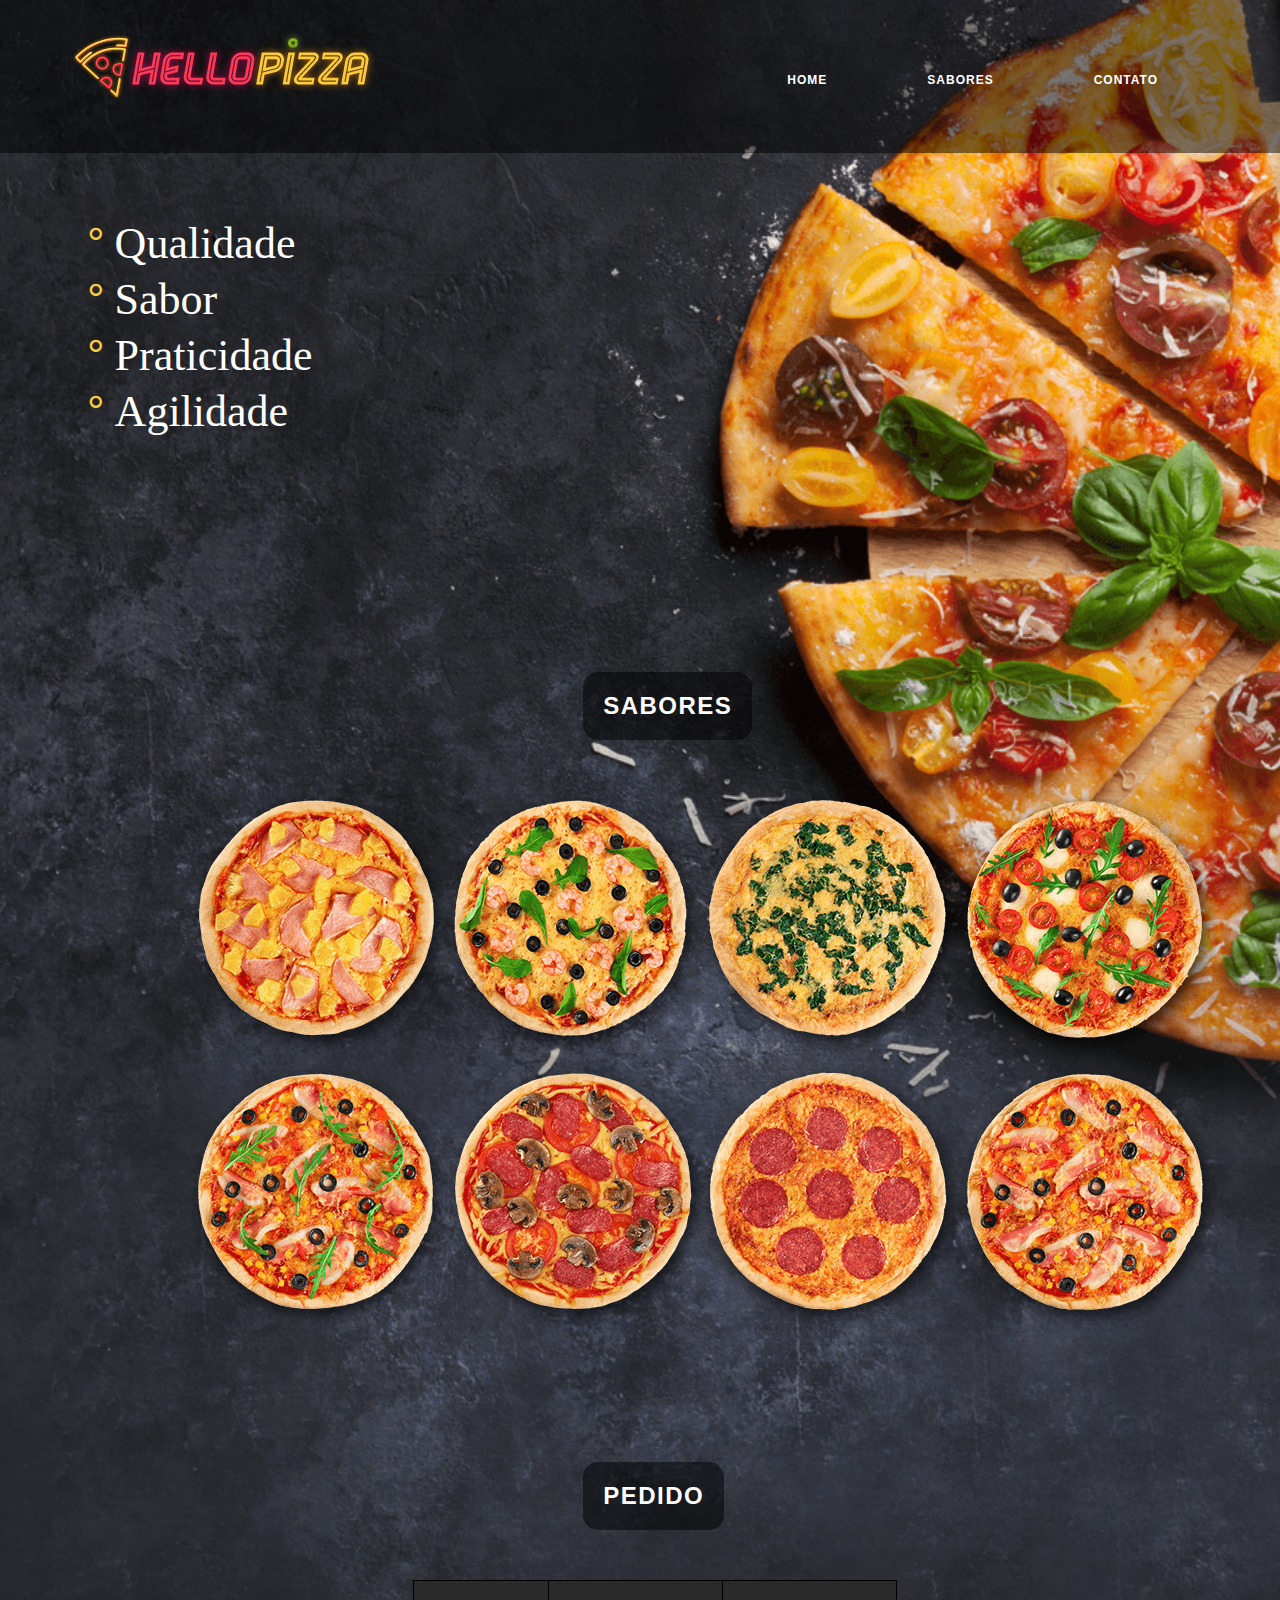
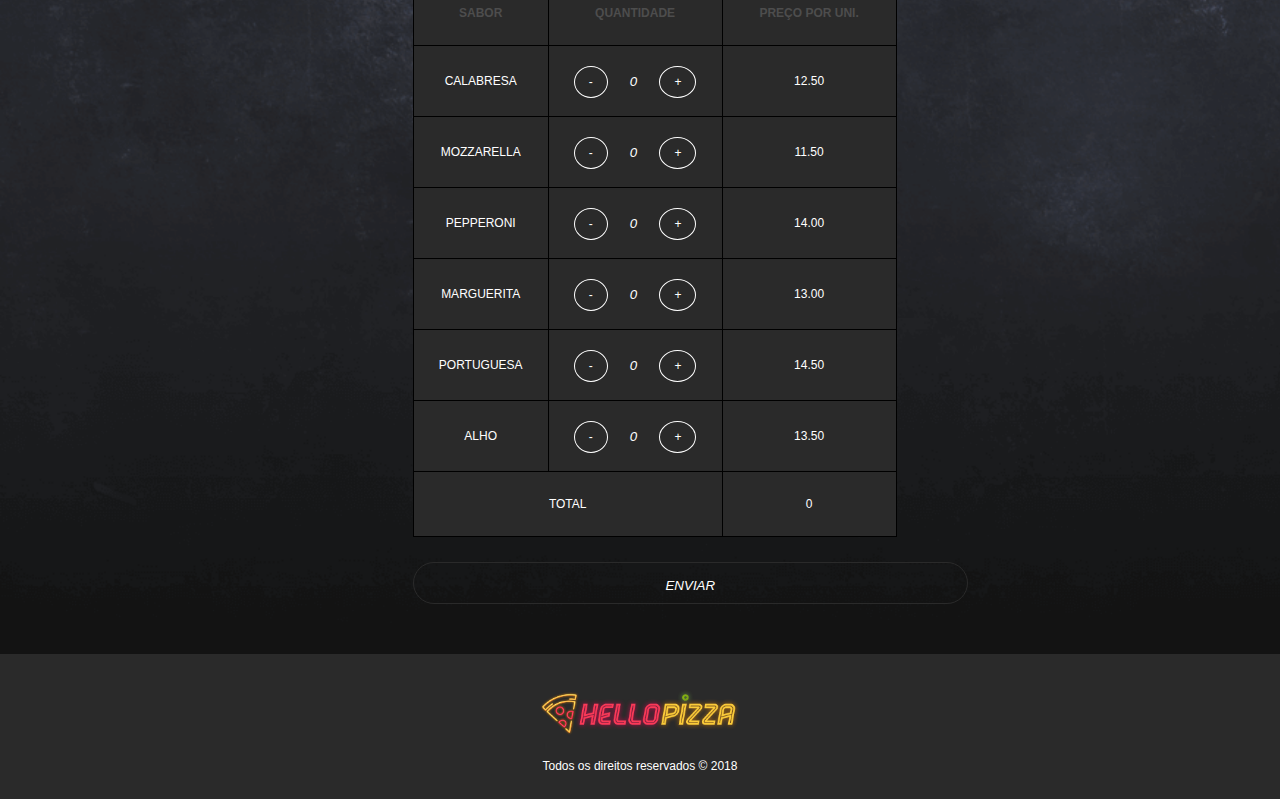
==== order.html @ d3bce4e6 "part second fisrt commit" ====
<!DOCTYPE html>
<html lang="pt-br">
<head>
    <meta charset="UTF-8">
	<meta name="viewport" content="width=device-width, initial-scale=1.0">
	<link rel="stylesheet" href="css/stylesheet_order.css">
    <title>Document</title>
</head>
<body>
	<header>
		<h1>Hello Pizza</h1>
		<nav>
			<ul>
				<li>
					<a href="#">Home</a>
				</li>
				<li>
					<a href="#">Sabores</a>
				</li>
				<li>
					<a href="#">Contato</a>
				</li>
			</ul>
		</nav>
	</header>
	<section>
		<ul id="vantagens">
			<li>Qualidade</li>
			<li>Sabor</li>
			<li>Praticidade</li>
			<li>Agilidade</li>
		</ul>
	</section>
	<section>
		<h2>Sabores</h2>
			<img src="img/sabores-pizzas.png" id="pizza-sabores" />
	</section>
	<section>
		<h2>Pedido</h2>
		<form name="pedido" action="http://arquivo.devmedia.com.br/projeto/requisicao.php" method="POST">
			<table>
				<thead>
					<tr>
						<th>Sabor</th>
						<th>Quantidade</th>
						<th>Preço por uni.</th>
					</tr>
				</thead>
				<tbody>
					<tr class="item">
						<td>Calabresa</td>
						<td>
							<a class="btn-decrementa">-</a>
							<input max="9" class="quantidade" value="0" type="number" name="calabresa">
							<a class="btn-incrementa">+</a>
						</td>
						<td class="preco-item">12.50</td>
					</tr>
					<tr class="item">
						<td>Mozzarella</td>
						<td>
							<a class="btn-decrementa">-</a>
							<input max="9" class="quantidade" value="0" type="number" name="mozzarella">
							<a class="btn-incrementa">+</a>
						</td>
						<td class="preco-item">11.50</td>
					</tr>
					<tr class="item">
						<td>Pepperoni</td>
						<td>
							<a class="btn-decrementa">-</a>
							<input max="9" class="quantidade" value="0" type="number" name="pepperoni">
							<a class="btn-incrementa">+</a>
						</td>
						<td class="preco-item">14.00</td>
					</tr>
					<tr class="item">
						<td>Marguerita</td>
						<td>
							<a class="btn-decrementa">-</a>
							<input max="9" class="quantidade" value="0" type="number" name="marguerita">
							<a class="btn-incrementa">+</a>
						</td>
						<td class="preco-item">13.00</td>
					</tr>
					<tr class="item">
						<td>Portuguesa</td>
						<td>
							<a class="btn-decrementa">-</a>
							<input max="9" class="quantidade" value="0" type="number" name="portuguesa">
							<a class="btn-incrementa">+</a>
						</td>
						<td class="preco-item">14.50</td>
					</tr>
					<tr class="item">
						<td>Alho</td>
						<td>
							<a class="btn-decrementa">-</a>
							<input max="9" class="quantidade" value="0" type="number" name="alho">
							<a class="btn-incrementa">+</a>
						</td>
						<td class="preco-item">13.50</td>
					</tr>
				</tbody>
				<tfoot>
					<tr>
						<td colspan="2">Total</td>
						<td id="total">0</td>
					</tr>
				</tfoot>
			</table>
			<input type="submit" value="enviar" />
		</form>
	</section>
	<footer>
		<a href="#" id="logo-hellopizza">Hello Pizza</a>
		<p>Todos os direitos reservados &copy; 2018</p>
	</footer>
	<script src="app.js"></script>
</body>
</html>
---- css/stylesheet_order.css ----
* {
	margin: 0;
	padding: 0;
}

body {
	background-color: #131313;
	background-image: url("../img/background-pizza.png");
	background-repeat: no-repeat;
	background-size: cover;
}

header {
	background-color: rgba(0, 0, 0, 0.5);
	height: 123px;
	padding: 30px 72px 0 72px;
}

h1, footer a {
	height: 70px;
	width: 304px;
	overflow: hidden;
	text-indent: -9999px;
	background: url("../img/logo-helloPizza.png") 0 0 no-repeat;
	display: block;
}

h2 {
	color:#fff;
	font-family: 'Roboto', sans-serif;
	padding: 20px;
	background-color: rgba(0, 0, 0, 0.5);
	border-radius: 15px;
	display:inline-block;
	text-transform: uppercase;
	letter-spacing: 1.5px;
	float: left;
	margin: 50px 45%;
}

section {
	clear: both;
	padding: 30px 72px 0 72px;
	position: relative;
	margin:0 0 50px 0;
}

img#pizza-sabores {
	display: block;
	clear: both;
	margin: 0 10%;
}

nav {
	float: right;
	margin-top: -30px;
}

nav ul {
	list-style: none;
	display: block;
}

nav ul li {
	float: left;
	margin:0 50px;
}

nav ul li a {
	color:#fff;
	text-decoration: none;
	text-transform: uppercase;
	font-family: 'Roboto', sans-serif;
	font-size: 12px;
	font-weight: bold;
	letter-spacing: 1px
}

ul#vantagens {
    list-style: none;
    float: left;
    margin: 30px 0 150px 0;
}

ul#vantagens li {
    font-family: 'Reenie Beanie', cursive;
    color: #fff;
    font-size: 2.75em;
    margin: 5px;
}

ul#vantagens li::before {
  content: "\00b0 ";
  color: #fbcb39;
  font-family: sans-serif;
  font-size: 1em;
  vertical-align: bottom;
  margin: 25px 10px 0 10px;
}

table {
	width: 100%;
	background-color: #2a2a2a;
	clear: both;
	border-collapse: collapse;
	text-transform: uppercase;
	margin-top:100px;
}

th, td, p, label {
	font-size: 12px;
	color:#fff;
	font-family: 'Roboto', sans-serif;
}

th {
	color: #4d4d4d;
	font-weight: bold;
}

th, td {
	border:1px #000 solid;
	padding: 25px;
	text-align: center;
	width: 20%;
}

form {
	clear: both;
	margin:0 30%;
}

form label {
	margin:15px 0;
	display: block;
	text-transform: uppercase;
}

form input, form textarea {
	border:1px solid #2a2a2a;
	height: 10px;
	width: 500px;
	border-radius: 30px;
	background-color: transparent;
	display: block;
	padding: 25px 25px;
	font-family: 'Roboto', sans-serif;
	text-transform: uppercase;
	color: #fff;
	font-style: italic;
}

form textarea {
	height: 200px;
	font-size: 0.75em;
}

input[type="submit"] {
    width: 555px;
    margin: 25px 0;
    padding-top: 15px;
}

input:focus,
select:focus,
textarea:focus,
button:focus {
    outline: none;
}

footer {
    height: 100px;
    background-color: #2a2a2a;
    position: relative;
    padding: 35px 0 10px 0;
}

footer a {
    width: 200px;
    background-size: 200px 46px;
    background-repeat: no-repeat;
    display: block;
    margin: 0px auto;
}

footer p {
	text-align: center;
}

.texto-positivo {
	color: #87b50f;
}

.texto-negativo {
	color: #fb3958;
}

form a {
	cursor: pointer;
	border: 1.3px solid #fff;
	padding: 8px 14px;
	border-radius: 50%;
}

form a:hover {
	background-color: #6d6d6d6d;
}

form a:active {
	background-color: #777;
}

input.quantidade {
	text-align: center;
	border: none;
	display: inline;
	width: 30px;
	padding: 5px 0px;
	margin-left: 15px;
}

form td:nth-child(2){
	min-width: 123px;
}
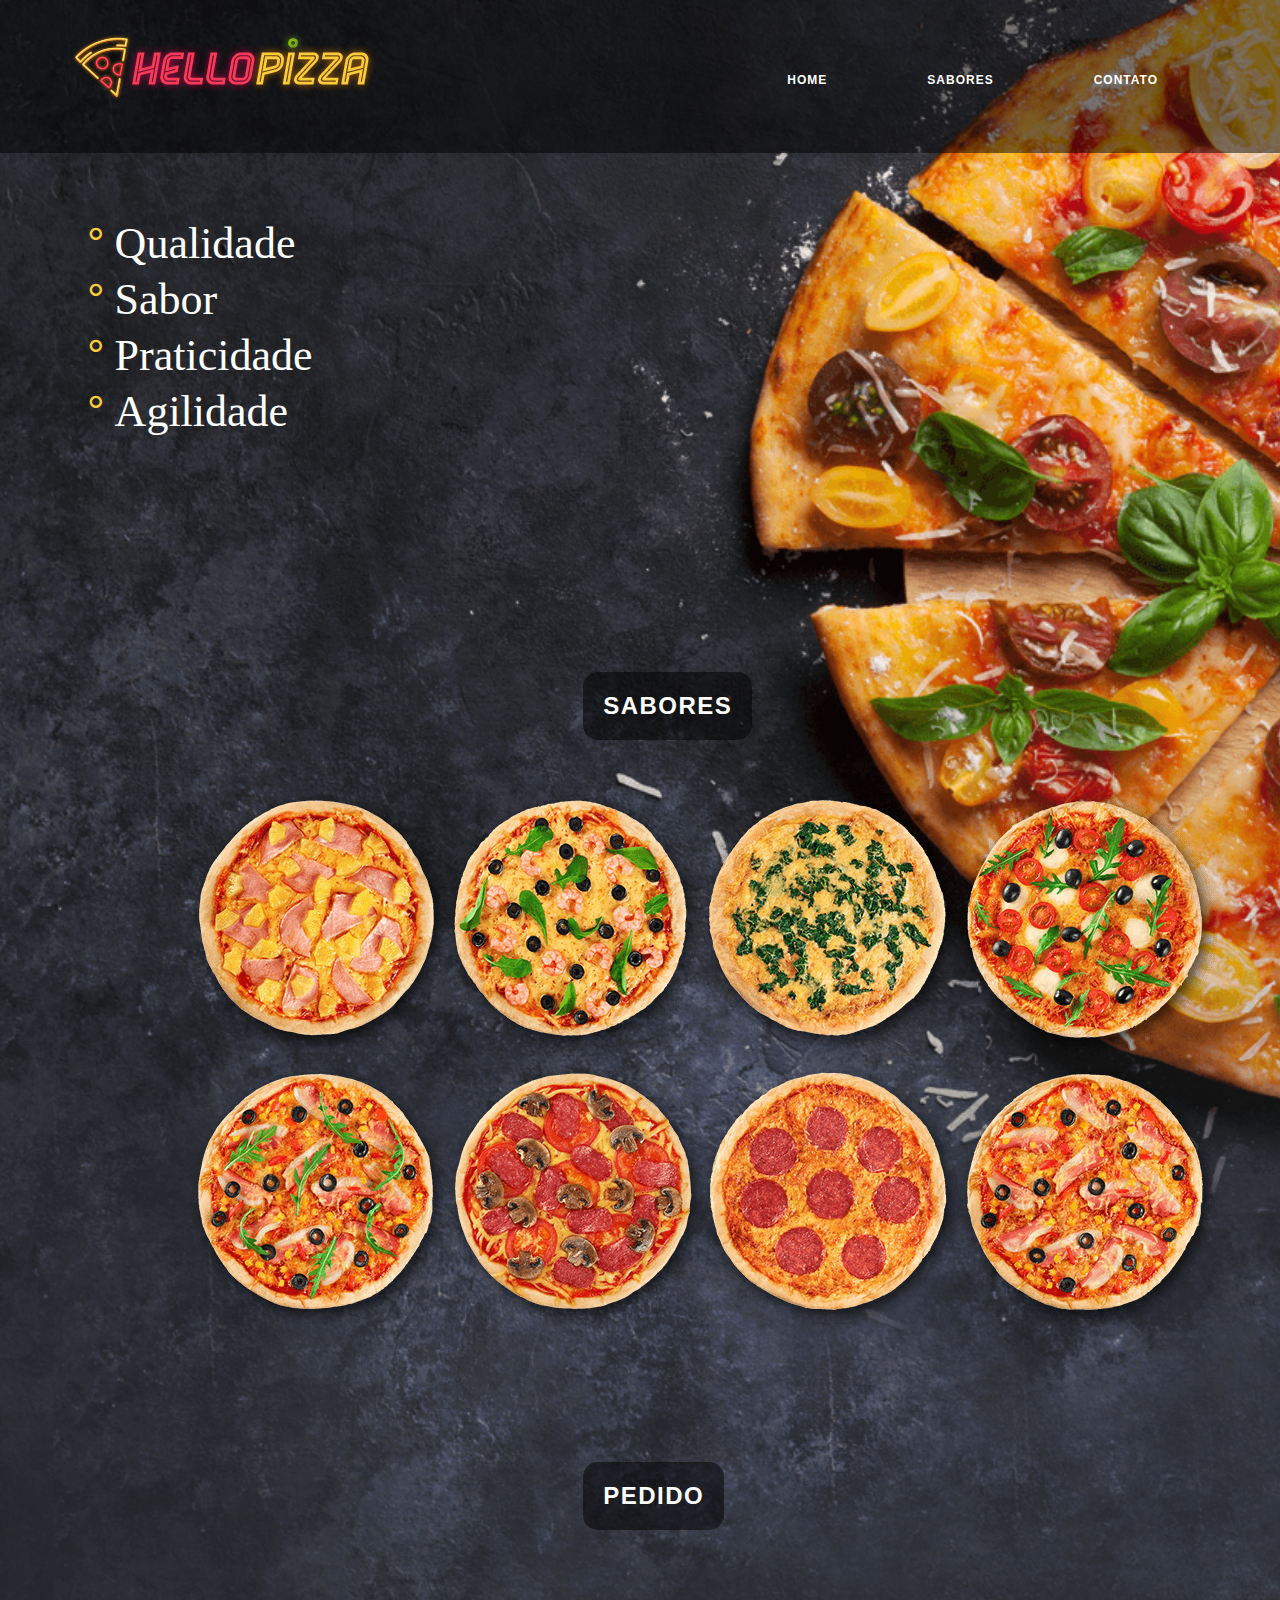
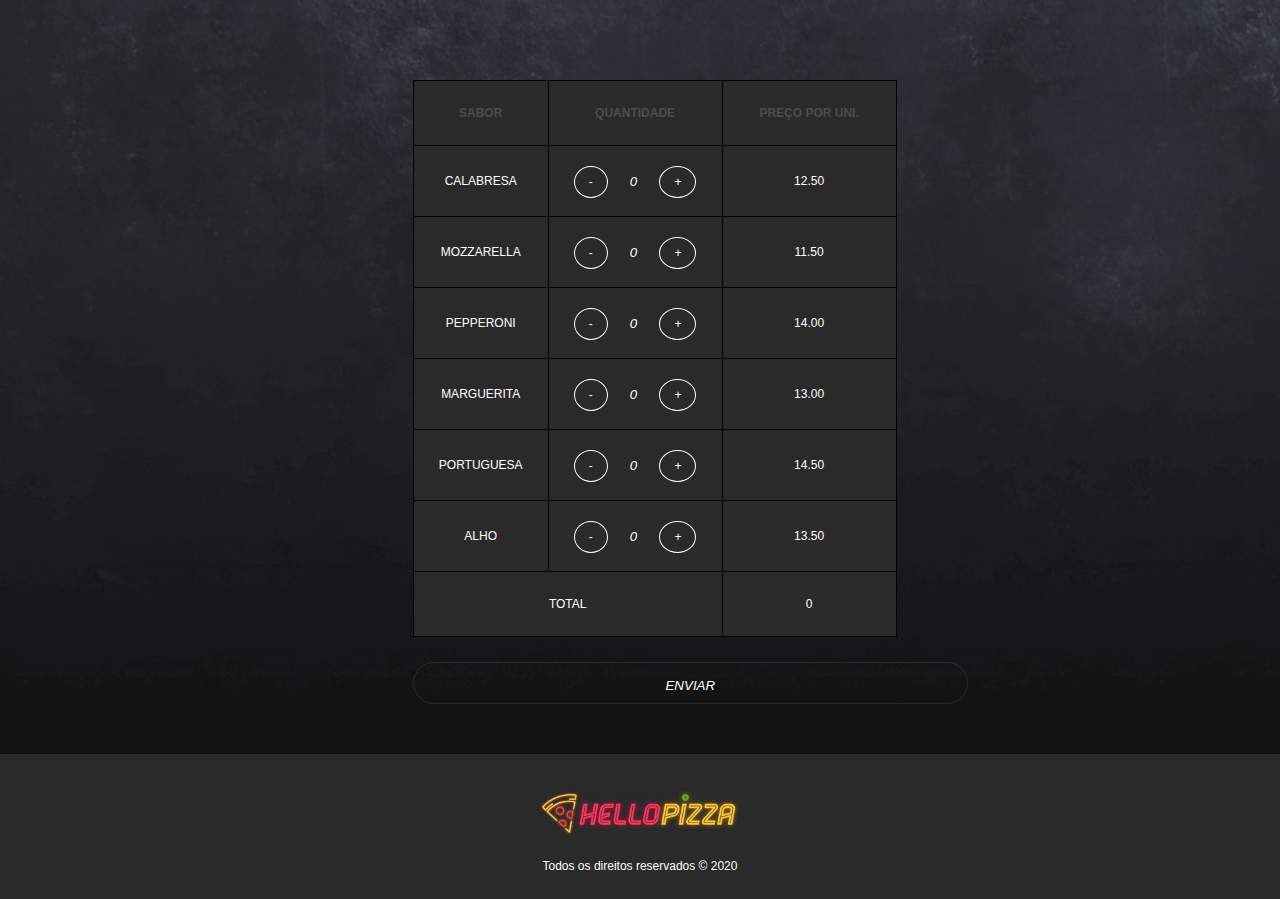
==== commit ba920e84: "part2 commit 2" ====
--- a/order.html
+++ b/order.html
@@ -50,9 +50,9 @@
 					<tr class="item">
 						<td>Calabresa</td>
 						<td>
-							<a class="btn-decrementa">-</a>
-							<input max="9" class="quantidade" value="0" type="number" name="calabresa">
-							<a class="btn-incrementa">+</a>
+							<a  class="btn-decrementa">-</a>
+							<input  max="9" class="quantidade" value="0" type="number" name="calabresa">
+							<a  class="btn-incrementa">+</a>
 						</td>
 						<td class="preco-item">12.50</td>
 					</tr>
@@ -114,7 +114,7 @@
 	</section>
 	<footer>
 		<a href="#" id="logo-hellopizza">Hello Pizza</a>
-		<p>Todos os direitos reservados &copy; 2018</p>
+		<p>Todos os direitos reservados &copy; 2020</p>
 	</footer>
 	<script src="app.js"></script>
 </body>
--- a/css/stylesheet_order.css
+++ b/css/stylesheet_order.css
@@ -34,7 +34,6 @@
 	display:inline-block;
 	text-transform: uppercase;
 	letter-spacing: 1.5px;
-	float: left;
 	margin: 50px 45%;
 }
 
